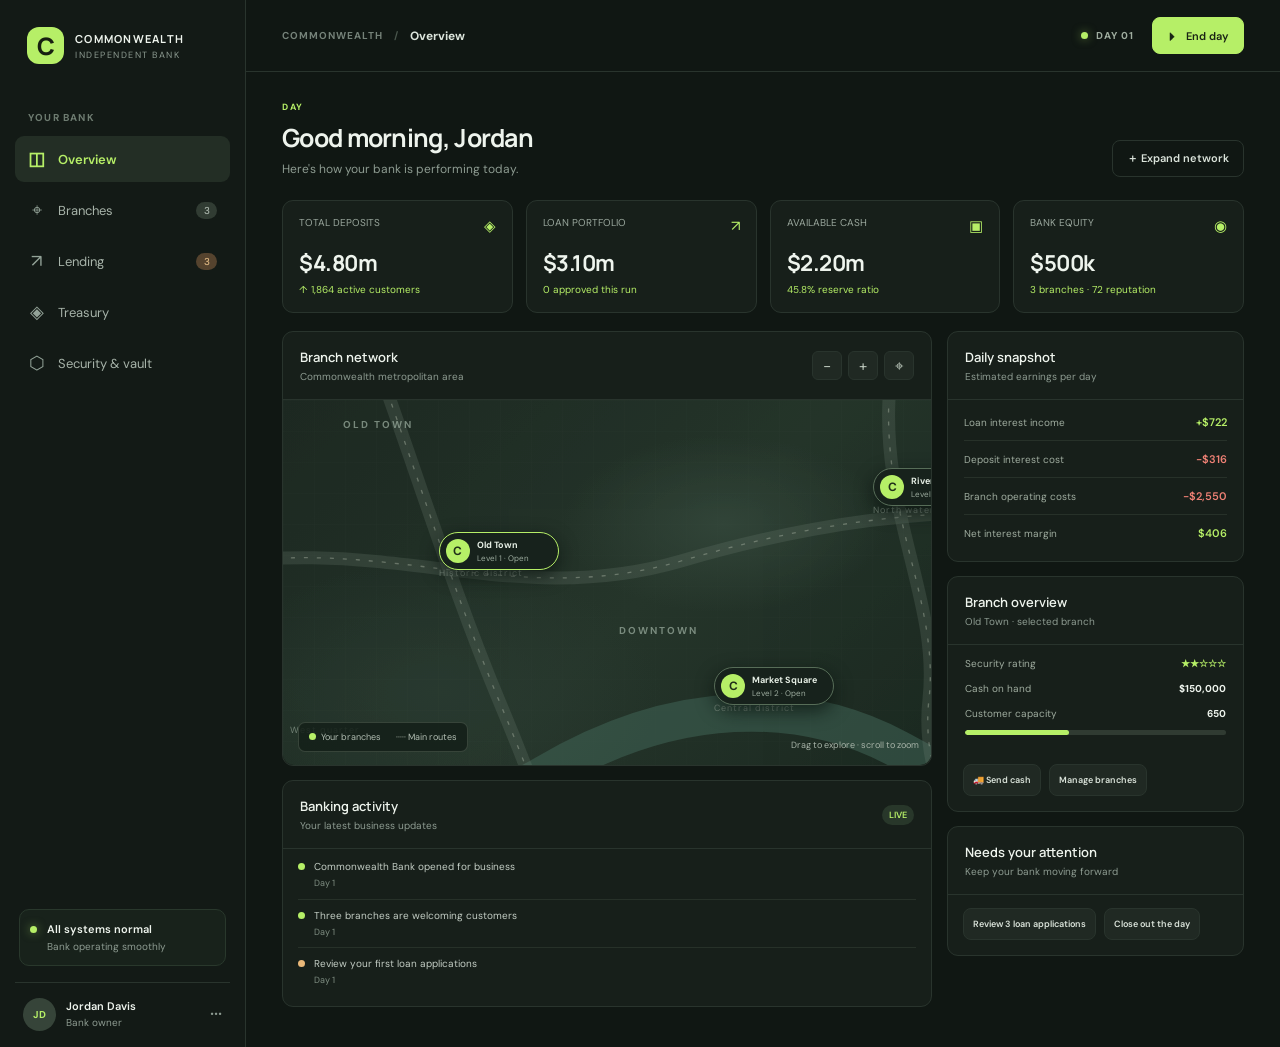
==== bank-simulator/index.html @ aa62aa91 "h" ====
<!doctype html>
<html lang="en">
  <head>
    <meta charset="utf-8">
    <meta name="viewport" content="width=device-width, initial-scale=1">
    <meta name="theme-color" content="#101713">
    <title>Commonwealth — Bank Simulator</title>
    <link rel="stylesheet" href="style.css">
  </head>
  <body>
    <div class="app-shell">
      <aside class="sidebar">
        <a class="brand" href="#" aria-label="Commonwealth home" data-tab="dashboard">
          <span class="brand-mark">C</span>
          <span><strong>COMMONWEALTH</strong><small>INDEPENDENT BANK</small></span>
        </a>
        <div class="sidebar-label">YOUR BANK</div>
        <nav class="main-nav" aria-label="Main navigation">
          <button class="nav-item active" data-tab="dashboard"><span class="nav-icon">◫</span>Overview</button>
          <button class="nav-item" data-tab="branches"><span class="nav-icon">⌖</span>Branches <span class="nav-count" id="branch-count">3</span></button>
          <button class="nav-item" data-tab="lending"><span class="nav-icon">↗</span>Lending <span class="nav-count alert-count" id="application-count">0</span></button>
          <button class="nav-item" data-tab="treasury"><span class="nav-icon">◈</span>Treasury</button>
          <button class="nav-item" data-tab="security"><span class="nav-icon">⬡</span>Security & vault</button>
        </nav>
        <div class="sidebar-spacer"></div>
        <div class="side-health">
          <span class="health-dot"></span>
          <span><b>All systems normal</b><small>Bank operating smoothly</small></span>
        </div>
        <div class="profile">
          <div class="avatar">JD</div>
          <span><b>Jordan Davis</b><small>Bank owner</small></span>
          <span class="profile-more">···</span>
        </div>
      </aside>

      <main class="main-area">
        <header class="topbar">
          <div class="breadcrumb"><span>COMMONWEALTH</span><b>/</b><strong id="page-title">Overview</strong></div>
          <div class="topbar-right">
            <div class="day-display"><span class="live-dot"></span><span id="day-label">DAY 01</span></div>
            <button class="button button-primary end-day" data-action="end-day"><span>⏵</span> End day</button>
          </div>
        </header>
        <div id="screen" class="screen"></div>
      </main>
    </div>
    <div id="toast" class="toast" role="status" aria-live="polite"></div>
    <script src="app.js"></script>
  </body>
</html>
---- bank-simulator/style.css ----
@import url('https://fonts.googleapis.com/css2?family=DM+Sans:wght@400;500;600;700&family=Manrope:wght@400;500;600;700;800&display=swap');

:root {
  color-scheme: dark;
  --bg: #101713;
  --panel: #171f1a;
  --panel-raised: #1c2620;
  --line: #29342d;
  --muted: #8d9b91;
  --text: #eef4ed;
  --green: #b6ef67;
  --green-dark: #202e1a;
  --orange: #eab879;
  --red: #ef8175;
  font-family: "DM Sans", sans-serif;
}

* { box-sizing: border-box; }
body { margin: 0; min-width: 320px; min-height: 100vh; color: var(--text); background: var(--bg); }
button, input { font: inherit; }
button { color: inherit; cursor: pointer; }
.app-shell { display: flex; min-height: 100vh; }
.sidebar { width: 246px; flex: 0 0 246px; display: flex; flex-direction: column; padding: 27px 15px 16px; border-right: 1px solid var(--line); background: #131a16; }
.brand { display: flex; gap: 11px; align-items: center; padding: 0 12px; text-decoration: none; color: var(--text); }
.brand-mark { width: 37px; height: 37px; display: grid; place-items: center; border-radius: 12px; background: var(--green); color: #172010; font: 800 24px Manrope, sans-serif; }
.brand strong, .brand small, .profile b, .profile small, .side-health b, .side-health small { display: block; }
.brand strong { font: 700 11px Manrope, sans-serif; letter-spacing: 1.25px; }
.brand small { margin-top: 3px; color: var(--muted); font-size: 9px; letter-spacing: 1.5px; }
.sidebar-label { padding: 0 13px; margin: 47px 0 12px; color: #6e7c71; font-size: 10px; font-weight: 700; letter-spacing: 1.2px; }
.main-nav { display: grid; gap: 5px; }
.nav-item { width: 100%; display: flex; align-items: center; gap: 13px; border: 0; border-radius: 9px; background: transparent; padding: 11px 13px; color: #a7b3a9; text-align: left; font-size: 13px; }
.nav-item:hover { color: var(--text); background: #1b241e; }
.nav-item.active { background: #232e25; color: var(--green); font-weight: 600; }
.nav-icon { width: 17px; color: #93a398; font-size: 18px; text-align: center; }
.nav-item.active .nav-icon { color: var(--green); }
.nav-count { margin-left: auto; min-width: 21px; padding: 2px 6px; border-radius: 20px; background: #313c33; color: #bec9bf; font-size: 10px; text-align: center; }
.nav-count:empty { display: none; }
.alert-count:not(:empty) { background: #55432e; color: #f2c88e; }
.sidebar-spacer { flex: 1; min-height: 50px; }
.side-health { display: flex; gap: 10px; align-items: flex-start; margin: 0 4px 16px; padding: 12px 10px; border: 1px solid #29382c; border-radius: 10px; background: #18221b; }
.health-dot, .live-dot { width: 7px; height: 7px; flex: 0 0 7px; margin-top: 4px; border-radius: 50%; background: var(--green); box-shadow: 0 0 10px #b6ef6780; }
.side-health b { font-size: 11px; font-weight: 600; }
.side-health small { margin-top: 4px; color: var(--muted); font-size: 10px; }
.profile { display: flex; gap: 10px; align-items: center; padding: 15px 8px 0; border-top: 1px solid var(--line); }
.avatar { width: 33px; height: 33px; display: grid; place-items: center; border-radius: 50%; background: #364439; color: var(--green); font-size: 10px; font-weight: 700; }
.profile b { font-size: 11px; font-weight: 600; }
.profile small { margin-top: 3px; color: var(--muted); font-size: 10px; }
.profile-more { margin-left: auto; color: var(--muted); font-size: 21px; }
.main-area { min-width: 0; flex: 1; }
.topbar { height: 72px; display: flex; align-items: center; justify-content: space-between; padding: 0 36px; border-bottom: 1px solid var(--line); }
.breadcrumb { display: flex; gap: 11px; align-items: center; color: #758279; font-size: 10px; font-weight: 700; letter-spacing: 1px; }
.breadcrumb b { color: #4a574d; }
.breadcrumb strong { color: #dce5dc; font-size: 12px; letter-spacing: 0; }
.topbar-right { display: flex; gap: 18px; align-items: center; }
.day-display { display: flex; gap: 8px; align-items: center; color: #9fad9f; font-size: 10px; font-weight: 700; letter-spacing: 1px; }
.day-display .live-dot { margin: 0; }
.button { display: inline-flex; gap: 8px; align-items: center; justify-content: center; min-height: 37px; padding: 0 14px; border: 1px solid var(--line); border-radius: 8px; background: #202923; color: #dae3da; font-size: 11px; font-weight: 600; transition: .15s; }
.button:hover { border-color: #536254; background: #28332b; }
.button-primary { border-color: var(--green); background: var(--green); color: #1a2415; }
.button-primary:hover { border-color: #caf78d; background: #caf78d; color: #1a2415; }
.button-quiet { background: transparent; }
.button-danger { color: var(--red); }
.screen { max-width: 1600px; margin: auto; padding: 29px 36px 40px; }
.page-heading { display: flex; justify-content: space-between; align-items: flex-end; gap: 18px; margin-bottom: 23px; }
.eyebrow { margin-bottom: 7px; color: var(--green); font-size: 9px; font-weight: 700; letter-spacing: 1.6px; text-transform: uppercase; }
h1, h2, h3, p { margin-top: 0; }
h1 { margin-bottom: 6px; font: 700 25px Manrope, sans-serif; letter-spacing: -.7px; }
.subtitle { margin: 0; color: var(--muted); font-size: 12px; }
.metrics { display: grid; grid-template-columns: repeat(4, minmax(0, 1fr)); gap: 13px; margin-bottom: 18px; }
.metric-card, .panel { border: 1px solid var(--line); border-radius: 11px; background: var(--panel); }
.metric-card { min-height: 113px; padding: 15px 16px; }
.metric-head { display: flex; justify-content: space-between; gap: 6px; color: #9aa79d; font-size: 10px; }
.metric-icon { color: var(--green); font-size: 15px; }
.metric-value { margin-top: 12px; font: 700 22px Manrope, sans-serif; letter-spacing: -.5px; }
.metric-foot { display: flex; gap: 6px; align-items: center; margin-top: 5px; color: #87958a; font-size: 10px; }
.positive { color: var(--green); }
.negative { color: var(--red); }
.main-grid { display: grid; grid-template-columns: minmax(0, 1.75fr) minmax(270px, .8fr); gap: 15px; }
.panel-heading { display: flex; align-items: center; justify-content: space-between; gap: 12px; padding: 16px 17px; border-bottom: 1px solid var(--line); }
.panel-heading h2, .panel-heading h3 { margin: 0; font: 600 13px Manrope, sans-serif; }
.panel-heading p { margin: 4px 0 0; color: var(--muted); font-size: 10px; }
.map-tools { display: flex; gap: 6px; align-items: center; }
.map-tool { width: 30px; height: 29px; padding: 0; border: 1px solid var(--line); border-radius: 6px; background: #202923; color: #bdc9bd; font-size: 15px; }
.map-tool:hover { border-color: #667467; }
.map-wrap { position: relative; height: 365px; overflow: hidden; border-radius: 0 0 11px 11px; background-color: #202c24; background-image: radial-gradient(ellipse at 68% 34%, #314438 0, transparent 26%), radial-gradient(ellipse at 24% 80%, #293a30 0, transparent 32%), linear-gradient(135deg, #1d2922, #25352a 55%, #1b2921); cursor: grab; touch-action: none; }
.map-wrap:active { cursor: grabbing; }
.map-wrap::before { position: absolute; inset: 0; content: ""; opacity: .23; background-image: linear-gradient(#80938214 1px, transparent 1px), linear-gradient(90deg, #80938214 1px, transparent 1px); background-size: 31px 31px; }
.map-world { position: absolute; width: 1060px; height: 710px; transform-origin: 0 0; }
.map-world svg { position: absolute; inset: 0; width: 100%; height: 100%; overflow: visible; pointer-events: none; }
.road { fill: none; stroke: #718177; stroke-width: 13; opacity: .23; }
.road-line { fill: none; stroke: #b0bba9; stroke-width: 1.3; stroke-dasharray: 4 9; opacity: .42; }
.river { fill: none; stroke: #406557; stroke-width: 38; opacity: .55; }
.map-district { position: absolute; color: #92a496; font-size: 10px; font-weight: 700; letter-spacing: 2px; opacity: .78; }
.map-label { position: absolute; color: #8c9c8f; font-size: 9px; letter-spacing: 1px; opacity: .75; }
.map-pin { position: absolute; display: flex; gap: 7px; align-items: center; min-width: 120px; padding: 6px 9px 6px 6px; border: 1px solid #576d58; border-radius: 24px; background: #17221c; box-shadow: 0 6px 18px #09110db3; text-align: left; cursor: pointer; }
.map-pin:hover, .map-pin.selected { border-color: var(--green); }
.pin-symbol { width: 24px; height: 24px; display: grid; place-items: center; border-radius: 50%; background: var(--green); color: #203019; font-size: 12px; font-weight: 700; }
.map-pin strong { display: block; color: #e5eee4; font-size: 9px; white-space: nowrap; }
.map-pin small { display: block; margin-top: 2px; color: #9cab9e; font-size: 8px; }
.map-legend { position: absolute; left: 15px; bottom: 13px; display: flex; gap: 15px; padding: 8px 10px; border: 1px solid #5362558c; border-radius: 7px; background: #142019dc; color: #b1bdb2; font-size: 9px; pointer-events: none; }
.legend-dot { display: inline-block; width: 7px; height: 7px; margin-right: 5px; border-radius: 50%; background: var(--green); }
.map-hint { position: absolute; right: 12px; bottom: 14px; color: #a8b4a9; font-size: 9px; pointer-events: none; }
.side-stack { display: grid; align-content: start; gap: 14px; }
.finance-list { padding: 4px 16px 10px; }
.finance-row { display: flex; align-items: center; justify-content: space-between; gap: 10px; padding: 11px 0; border-bottom: 1px solid #273129; font-size: 10px; }
.finance-row:last-child { border-bottom: 0; }
.finance-row span:first-child { color: #9fac9f; }
.finance-row strong { font-size: 11px; font-weight: 600; }
.health-row { display: flex; justify-content: space-between; padding: 12px 17px 0; font-size: 10px; }
.health-row span { color: #9fac9f; }
.health-row strong { color: var(--green); font-size: 10px; }
.health-meter { height: 5px; margin: 10px 17px 16px; overflow: hidden; border-radius: 4px; background: #303b32; }
.health-meter span { display: block; height: 100%; border-radius: inherit; background: var(--green); }
.activity-list { padding: 2px 15px 10px; }
.activity-item { display: flex; gap: 9px; align-items: flex-start; padding: 9px 0; border-bottom: 1px solid #273129; font-size: 10px; }
.activity-item:last-child { border-bottom: 0; }
.activity-bullet { width: 7px; height: 7px; flex: 0 0 7px; margin-top: 3px; border-radius: 50%; background: var(--green); }
.activity-bullet.warn-dot { background: var(--orange); }
.activity-item p { margin: 0; color: #c3cdc4; line-height: 1.4; }
.activity-item small { display: block; margin-top: 3px; color: #7f8e82; font-size: 9px; }
.quick-actions { display: flex; gap: 8px; flex-wrap: wrap; padding: 13px 15px 15px; }
.quick-actions .button { min-height: 32px; padding: 0 9px; font-size: 9px; }
.content-grid { display: grid; grid-template-columns: minmax(0, 1fr) 310px; gap: 15px; align-items: start; }
.table-wrap { overflow-x: auto; }
table { width: 100%; border-collapse: collapse; text-align: left; }
th { padding: 11px 14px; color: #87958a; font-size: 9px; font-weight: 600; letter-spacing: .5px; text-transform: uppercase; }
td { padding: 13px 14px; border-top: 1px solid #29342d; color: #d8e1d8; font-size: 10px; }
td strong { font-size: 11px; font-weight: 600; }
.table-main { display: flex; gap: 9px; align-items: center; }
.table-avatar { width: 27px; height: 27px; display: grid; place-items: center; border-radius: 8px; background: #2c3a2f; color: var(--green); font-size: 10px; }
.table-main small { display: block; margin-top: 3px; color: #829084; font-size: 9px; }
.badge { display: inline-flex; align-items: center; padding: 4px 7px; border-radius: 12px; background: #28372a; color: var(--green); font-size: 9px; font-weight: 600; white-space: nowrap; }
.badge-warn { background: #3b3326; color: var(--orange); }
.badge-risk { background: #402b28; color: var(--red); }
.inline-actions { display: flex; gap: 6px; }
.inline-actions .button { min-height: 27px; padding: 0 8px; font-size: 9px; }
.loan-score { display: flex; gap: 7px; align-items: center; }
.score-track { width: 42px; height: 4px; overflow: hidden; border-radius: 4px; background: #3a433b; }
.score-track i { display: block; height: 100%; border-radius: inherit; background: var(--green); }
.stat-grid { display: grid; grid-template-columns: repeat(3, 1fr); gap: 12px; margin-bottom: 15px; }
.stat-box { padding: 15px; border: 1px solid var(--line); border-radius: 9px; background: var(--panel); }
.stat-box span { color: #9aa79d; font-size: 10px; }
.stat-box strong { display: block; margin-top: 9px; font: 700 19px Manrope, sans-serif; }
.branch-cards { display: grid; grid-template-columns: repeat(2, minmax(0, 1fr)); gap: 12px; }
.branch-card { overflow: hidden; }
.branch-card-top { display: flex; align-items: center; justify-content: space-between; padding: 15px; border-bottom: 1px solid var(--line); }
.branch-card-title { display: flex; gap: 10px; align-items: center; }
.branch-icon { width: 34px; height: 34px; display: grid; place-items: center; border-radius: 9px; background: #2a382c; color: var(--green); font-size: 17px; }
.branch-card-title strong { display: block; font-size: 12px; }
.branch-card-title small { display: block; margin-top: 4px; color: var(--muted); font-size: 9px; }
.branch-card-body { display: grid; grid-template-columns: 1fr 1fr; gap: 11px; padding: 14px 15px; }
.branch-info span { display: block; color: #89978c; font-size: 9px; }
.branch-info strong { display: block; margin-top: 5px; font-size: 11px; }
.branch-card-footer { display: flex; justify-content: space-between; align-items: center; padding: 0 15px 14px; }
.branch-card-footer .button { min-height: 30px; font-size: 9px; }
.rate-control { padding: 15px 17px; border-bottom: 1px solid var(--line); }
.rate-control:last-child { border-bottom: 0; }
.rate-label { display: flex; align-items: center; justify-content: space-between; margin-bottom: 9px; color: #b9c4ba; font-size: 10px; }
.rate-label output { color: var(--green); font-weight: 700; }
input[type="range"] { width: 100%; accent-color: var(--green); }
.range-hints { display: flex; justify-content: space-between; margin-top: 4px; color: #748177; font-size: 9px; }
.loan-rule { display: flex; justify-content: space-between; gap: 10px; padding: 10px 0; border-bottom: 1px solid #29342d; color: #9aa79d; font-size: 10px; }
.loan-rule:last-child { border: 0; }
.loan-rule strong { color: #dce5dc; }
.vault-visual { position: relative; display: grid; min-height: 190px; place-items: center; overflow: hidden; background: radial-gradient(ellipse at center, #334434, #1a241d 70%); }
.vault-door { width: 116px; height: 116px; display: grid; place-items: center; border: 8px solid #62705b; border-radius: 50%; background: radial-gradient(circle, #324131 0 40%, #29342a 41% 58%, #4f5c49 59% 62%, #222b23 63%); box-shadow: 0 0 34px #b6ef671b, inset 0 0 20px #0008; color: var(--green); font-size: 26px; }
.vault-visual p { position: absolute; bottom: 4px; margin: 0; color: #a2b09f; font-size: 9px; letter-spacing: .8px; }
.upgrade-list { display: grid; gap: 12px; }
.upgrade-card { display: flex; justify-content: space-between; gap: 15px; align-items: center; padding: 16px; }
.upgrade-card h3 { margin: 0 0 5px; font: 600 12px Manrope, sans-serif; }
.upgrade-card p { margin: 0; color: #909d92; font-size: 10px; line-height: 1.5; }
.upgrade-price { display: flex; gap: 8px; align-items: center; white-space: nowrap; }
.toast { position: fixed; z-index: 20; right: 22px; bottom: 22px; max-width: min(390px, calc(100vw - 35px)); padding: 12px 16px; transform: translateY(20px); border: 1px solid #455747; border-radius: 8px; background: #263229; color: #e6efe5; box-shadow: 0 12px 36px #0005; font-size: 11px; opacity: 0; pointer-events: none; transition: .2s; }
.toast.show { transform: translateY(0); opacity: 1; }
.empty-state { padding: 35px 20px; color: #9aa79d; text-align: center; font-size: 11px; }
.empty-state strong { display: block; margin-bottom: 6px; color: var(--text); font-size: 13px; }
.place-mode { box-shadow: inset 0 0 0 2px var(--green); cursor: crosshair; }

@media (max-width: 1000px) {
  .sidebar { width: 207px; flex-basis: 207px; }
  .screen { padding: 24px 23px 34px; }
  .topbar { padding: 0 23px; }
  .metrics { grid-template-columns: repeat(2, 1fr); }
  .main-grid { grid-template-columns: minmax(0, 1.4fr) minmax(245px, .8fr); }
  .content-grid { grid-template-columns: minmax(0, 1fr) 270px; }
}
@media (max-width: 760px) {
  .sidebar { width: 64px; flex-basis: 64px; padding: 18px 7px 12px; }
  .brand { justify-content: center; padding: 0; }
  .brand > span:last-child, .sidebar-label, .nav-item:not(.active) .nav-count, .nav-item { font-size: 0; }
  .brand-mark { width: 38px; flex: 0 0 38px; }
  .main-nav { margin-top: 36px; }
  .nav-item { height: 42px; justify-content: center; padding: 0; }
  .nav-icon { font-size: 18px; }
  .nav-count { position: absolute; margin: -25px 0 0 31px; min-width: 16px; padding: 2px 4px; font-size: 8px; }
  .side-health { justify-content: center; padding: 10px 5px; }
  .side-health > span:last-child, .profile > span:not(.avatar) { display: none; }
  .profile { justify-content: center; padding: 12px 0 0; }
  .topbar { height: 61px; padding: 0 14px; }
  .breadcrumb > span, .breadcrumb > b { display: none; }
  .topbar-right { gap: 10px; }
  .day-display { font-size: 8px; }
  .button.end-day { min-height: 32px; padding: 0 9px; font-size: 9px; }
  .screen { padding: 20px 14px 30px; }
  .main-grid, .content-grid { grid-template-columns: 1fr; }
  .side-stack { grid-template-columns: repeat(2, minmax(0, 1fr)); }
  .side-stack > .panel:first-child { grid-row: span 2; }
  .branch-cards { grid-template-columns: 1fr; }
}
@media (max-width: 500px) {
  .metrics { gap: 8px; }
  .metric-card { min-height: 100px; padding: 12px; }
  .metric-value { font-size: 18px; }
  .page-heading { align-items: flex-start; flex-direction: column; }
  .page-heading h1 { font-size: 22px; }
  .map-wrap { height: 310px; }
  .side-stack { grid-template-columns: 1fr; }
  .side-stack > .panel:first-child { grid-row: auto; }
  .stat-grid { grid-template-columns: 1fr; gap: 8px; }
  .stat-box { display: flex; justify-content: space-between; align-items: center; padding: 11px 13px; }
  .stat-box strong { margin-top: 0; font-size: 15px; }
  .upgrade-card { align-items: flex-start; flex-direction: column; }
  .upgrade-price { width: 100%; justify-content: space-between; }
}
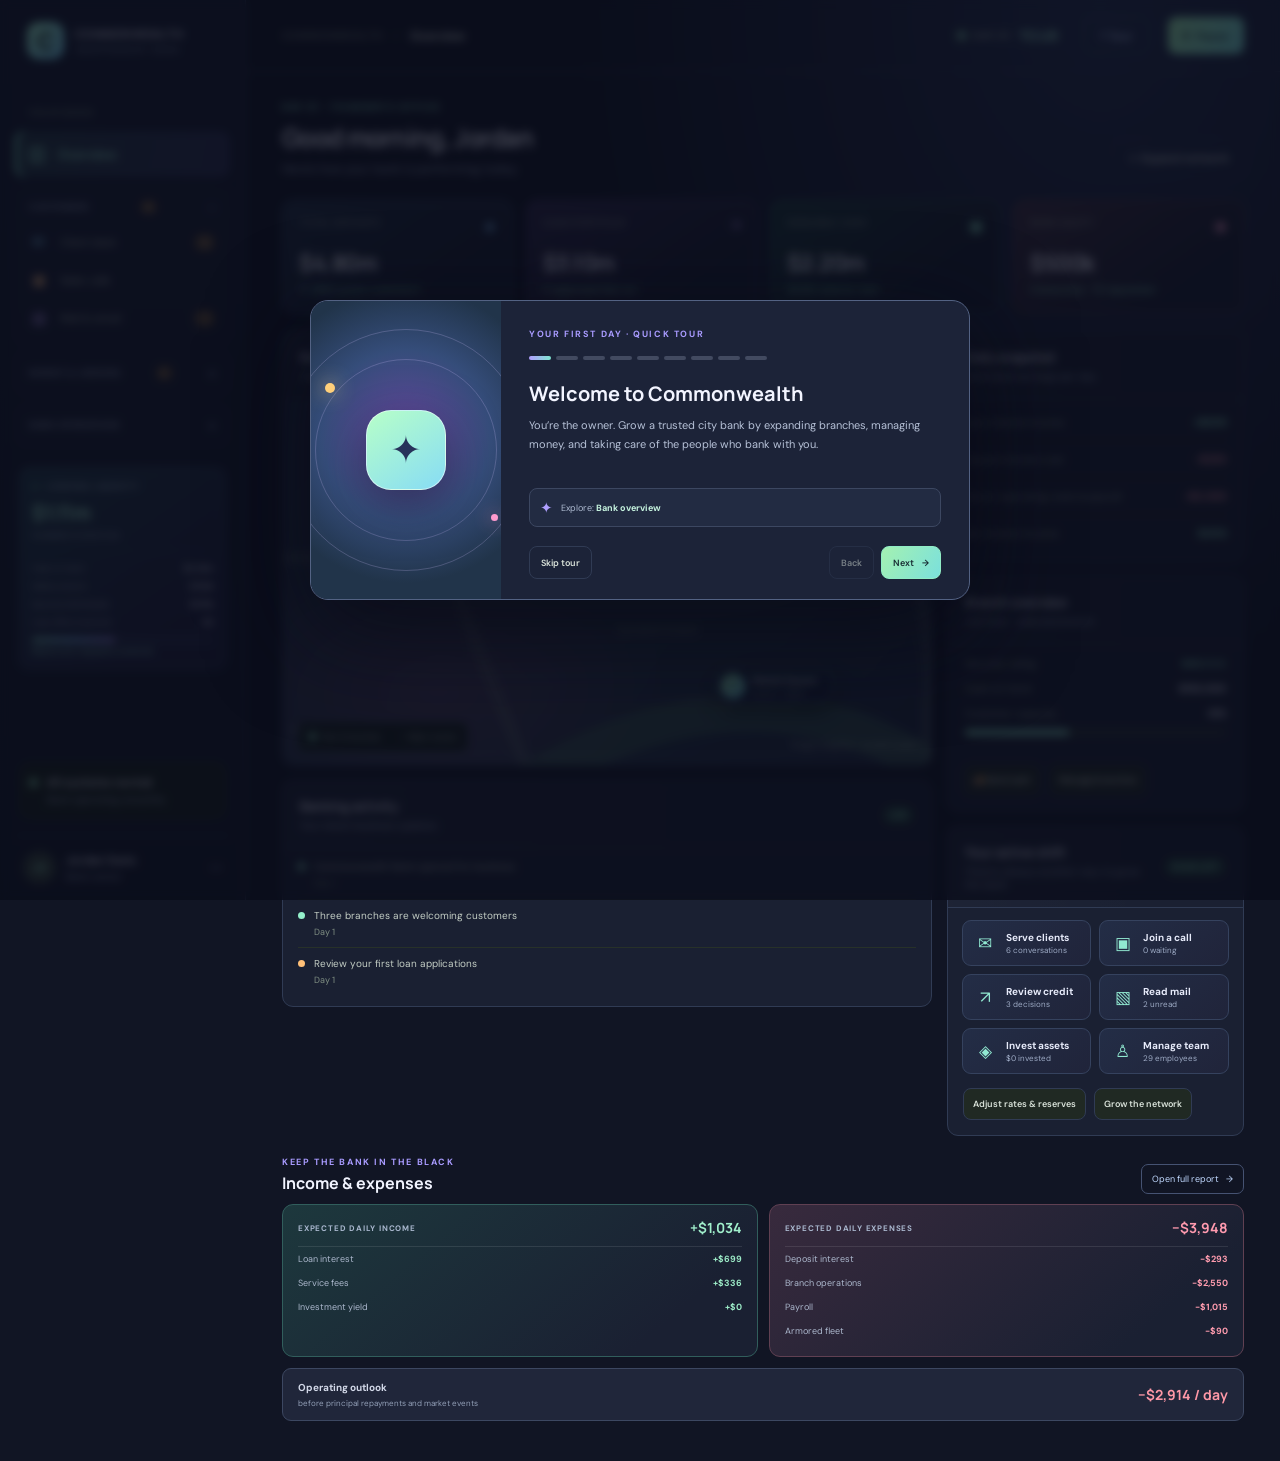
==== commit 14780f6d: "i" ====
--- a/bank-simulator/index.html
+++ b/bank-simulator/index.html
@@ -17,11 +17,39 @@
         <div class="sidebar-label">YOUR BANK</div>
         <nav class="main-nav" aria-label="Main navigation">
           <button class="nav-item active" data-tab="dashboard"><span class="nav-icon">◫</span>Overview</button>
-          <button class="nav-item" data-tab="branches"><span class="nav-icon">⌖</span>Branches <span class="nav-count" id="branch-count">3</span></button>
-          <button class="nav-item" data-tab="lending"><span class="nav-icon">↗</span>Lending <span class="nav-count alert-count" id="application-count">0</span></button>
-          <button class="nav-item" data-tab="treasury"><span class="nav-icon">◈</span>Treasury</button>
-          <button class="nav-item" data-tab="security"><span class="nav-icon">⬡</span>Security & vault</button>
+          <details class="nav-group nav-group-customers" open>
+            <summary><span>Customers</span><span class="nav-group-count" id="customer-count"></span></summary>
+            <button class="nav-item" data-tab="clients"><span class="nav-icon">✉</span>Client desk <span class="nav-count alert-count" id="request-count">3</span></button>
+            <button class="nav-item" data-tab="calls"><span class="nav-icon">▣</span>Sales calls <span class="nav-count alert-count" id="call-count"></span></button>
+            <button class="nav-item" data-tab="mail"><span class="nav-icon">▧</span>Mail & email <span class="nav-count alert-count" id="mail-count"></span></button>
+          </details>
+          <details class="nav-group nav-group-finance">
+            <summary><span>Money & lending</span><span class="nav-group-count" id="finance-count"></span></summary>
+            <button class="nav-item" data-tab="lending"><span class="nav-icon">↗</span>Loan applications <span class="nav-count alert-count" id="application-count">0</span></button>
+            <button class="nav-item" data-tab="loans"><span class="nav-icon">▤</span>Active loans</button>
+            <button class="nav-item" data-tab="investments"><span class="nav-icon">◈</span>Investments</button>
+            <button class="nav-item" data-tab="cashflow"><span class="nav-icon">▧</span>Income & expenses</button>
+            <button class="nav-item" data-tab="treasury"><span class="nav-icon">◎</span>Rates & reserves</button>
+          </details>
+          <details class="nav-group nav-group-operations">
+            <summary><span>Bank operations</span></summary>
+            <button class="nav-item" data-tab="branches"><span class="nav-icon">⌖</span>Branches <span class="nav-count" id="branch-count">3</span></button>
+            <button class="nav-item" data-tab="staff"><span class="nav-icon">♙</span>People & payroll</button>
+            <button class="nav-item" data-tab="security"><span class="nav-icon">⬡</span>Security & vault</button>
+          </details>
         </nav>
+        <section class="liquidity-card" aria-label="Lending liquidity">
+          <div class="liquidity-title"><span>◇</span> LENDING LIQUIDITY</div>
+          <strong id="lendable-cash">$0</strong>
+          <small>Available to lend now</small>
+          <div class="liquidity-divider"></div>
+          <div class="liquidity-row"><span>Cash on hand</span><b id="cash-on-hand">$0</b></div>
+          <div class="liquidity-row"><span>Safety reserve</span><b id="reserve-amount">$0</b></div>
+          <div class="liquidity-row"><span>Queued withdrawals</span><b id="withdrawal-reserve">$0</b></div>
+          <div class="liquidity-row"><span>Loan offers reserved</span><b id="loan-commitments">$0</b></div>
+          <div class="liquidity-meter"><i id="liquidity-meter-fill"></i></div>
+          <small id="liquidity-status">Checking liquidity</small>
+        </section>
         <div class="sidebar-spacer"></div>
         <div class="side-health">
           <span class="health-dot"></span>
@@ -38,14 +66,16 @@
         <header class="topbar">
           <div class="breadcrumb"><span>COMMONWEALTH</span><b>/</b><strong id="page-title">Overview</strong></div>
           <div class="topbar-right">
-            <div class="day-display"><span class="live-dot"></span><span id="day-label">DAY 01</span></div>
-            <button class="button button-primary end-day" data-action="end-day"><span>⏵</span> End day</button>
+            <div class="day-display"><span class="live-dot"></span><span id="day-label">DAY 01</span><strong id="day-clock">04:00</strong></div>
+            <button class="button button-quiet tutorial-button" data-action="tutorial-replay" aria-label="Start the guided tour">? Tour</button>
+            <button class="button button-primary end-day" data-action="toggle-clock" id="clock-toggle"><span>Ⅱ</span> Pause</button>
           </div>
         </header>
         <div id="screen" class="screen"></div>
       </main>
     </div>
     <div id="toast" class="toast" role="status" aria-live="polite"></div>
+    <div id="tutorial-layer"></div>
     <script src="app.js"></script>
   </body>
 </html>
--- a/bank-simulator/style.css
+++ b/bank-simulator/style.css
@@ -20,7 +20,7 @@
 button, input { font: inherit; }
 button { color: inherit; cursor: pointer; }
 .app-shell { display: flex; min-height: 100vh; }
-.sidebar { width: 246px; flex: 0 0 246px; display: flex; flex-direction: column; padding: 27px 15px 16px; border-right: 1px solid var(--line); background: #131a16; }
+.sidebar { position: sticky; top: 0; width: 246px; height: 100vh; flex: 0 0 246px; display: flex; flex-direction: column; overflow-y: auto; padding: 22px 15px 16px; border-right: 1px solid var(--line); background: #131a16; }
 .brand { display: flex; gap: 11px; align-items: center; padding: 0 12px; text-decoration: none; color: var(--text); }
 .brand-mark { width: 37px; height: 37px; display: grid; place-items: center; border-radius: 12px; background: var(--green); color: #172010; font: 800 24px Manrope, sans-serif; }
 .brand strong, .brand small, .profile b, .profile small, .side-health b, .side-health small { display: block; }
@@ -36,6 +36,15 @@
 .nav-count { margin-left: auto; min-width: 21px; padding: 2px 6px; border-radius: 20px; background: #313c33; color: #bec9bf; font-size: 10px; text-align: center; }
 .nav-count:empty { display: none; }
 .alert-count:not(:empty) { background: #55432e; color: #f2c88e; }
+.nav-group { min-width: 0; margin-top: 5px; padding: 3px 4px 5px; border: 1px solid #ffffff0c; border-radius: 9px; background: #ffffff04; }
+.nav-group summary { display: flex; justify-content: space-between; align-items: center; gap: 7px; padding: 7px 9px; border-radius: 6px; color: #93a2bb; cursor: pointer; font-size: 9px; font-weight: 700; letter-spacing: .5px; list-style: none; text-transform: uppercase; }
+.nav-group summary::-webkit-details-marker { display: none; }
+.nav-group summary::after { color: #7f91ae; content: "+"; font-size: 14px; }
+.nav-group[open] summary::after { content: "−"; }
+.nav-group summary:hover { background: #ffffff08; color: #e2e8fa; }
+.nav-group-count:not(:empty) { min-width: 17px; padding: 2px 5px; border-radius: 10px; background: #55432e; color: #f2c88e; font-size: 8px; text-align: center; }
+.nav-group .nav-item { padding: 9px 10px; font-size: 11px; }
+.nav-group .nav-icon { font-size: 15px; }
 .sidebar-spacer { flex: 1; min-height: 50px; }
 .side-health { display: flex; gap: 10px; align-items: flex-start; margin: 0 4px 16px; padding: 12px 10px; border: 1px solid #29382c; border-radius: 10px; background: #18221b; }
 .health-dot, .live-dot { width: 7px; height: 7px; flex: 0 0 7px; margin-top: 4px; border-radius: 50%; background: var(--green); box-shadow: 0 0 10px #b6ef6780; }
@@ -54,6 +63,7 @@
 .topbar-right { display: flex; gap: 18px; align-items: center; }
 .day-display { display: flex; gap: 8px; align-items: center; color: #9fad9f; font-size: 10px; font-weight: 700; letter-spacing: 1px; }
 .day-display .live-dot { margin: 0; }
+.day-display strong { min-width: 46px; color: #a3f1cd; font: 700 14px Manrope, sans-serif; letter-spacing: .3px; }
 .button { display: inline-flex; gap: 8px; align-items: center; justify-content: center; min-height: 37px; padding: 0 14px; border: 1px solid var(--line); border-radius: 8px; background: #202923; color: #dae3da; font-size: 11px; font-weight: 600; transition: .15s; }
 .button:hover { border-color: #536254; background: #28332b; }
 .button-primary { border-color: var(--green); background: var(--green); color: #1a2415; }
@@ -193,6 +203,15 @@
   .nav-item { height: 42px; justify-content: center; padding: 0; }
   .nav-icon { font-size: 18px; }
   .nav-count { position: absolute; margin: -25px 0 0 31px; min-width: 16px; padding: 2px 4px; font-size: 8px; }
+  .nav-group { padding: 2px; }
+  .nav-group summary { position: relative; justify-content: center; padding: 7px 0; font-size: 0; }
+  .nav-group-customers summary::before { color: #ff9fca; content: "♙"; font-size: 14px; }
+  .nav-group-finance summary::before { color: #87e9d1; content: "◈"; font-size: 14px; }
+  .nav-group-operations summary::before { color: #ffd184; content: "⌂"; font-size: 14px; }
+  .nav-group summary::after { font-size: 11px; }
+  .nav-group-count:not(:empty) { position: absolute; top: 3px; right: 12px; min-width: 13px; padding: 1px 3px; font-size: 7px; }
+  .nav-group .nav-item { font-size: 0; }
+  .nav-group .nav-icon { font-size: 17px; }
   .side-health { justify-content: center; padding: 10px 5px; }
   .side-health > span:last-child, .profile > span:not(.avatar) { display: none; }
   .profile { justify-content: center; padding: 12px 0 0; }
@@ -222,3 +241,348 @@
   .upgrade-card { align-items: flex-start; flex-direction: column; }
   .upgrade-price { width: 100%; justify-content: space-between; }
 }
+
+:root {
+  --bg: #111524;
+  --panel: #1a2032;
+  --panel-raised: #242d42;
+  --line: #303b54;
+  --muted: #a0acc2;
+  --text: #f2f4ff;
+  --green: #94f0cb;
+  --green-dark: #193b3c;
+  --orange: #ffc078;
+  --red: #ff8296;
+  --blue: #86c8ff;
+  --purple: #c4a0ff;
+  --pink: #ff9fca;
+}
+
+body { background: radial-gradient(ellipse at 86% 0, #263251 0, transparent 34%), var(--bg); }
+.sidebar { background: linear-gradient(180deg, #171d30, #131827); }
+.brand-mark { background: linear-gradient(135deg, #a4f6c6, #79d8fa); }
+.nav-item.active { background: linear-gradient(100deg, #263b45, #2d3051); box-shadow: inset 3px 0 #86ecca; }
+.nav-item:nth-child(2) .nav-icon { color: #8dd9ff; }
+.nav-item:nth-child(3) .nav-icon { color: #ffc17f; }
+.nav-item:nth-child(4) .nav-icon { color: #c5a1ff; }
+.nav-item:nth-child(5) .nav-icon { color: #ff9fc5; }
+.nav-item:nth-child(6) .nav-icon { color: #87e9d1; }
+.nav-item:nth-child(7) .nav-icon { color: #ffd184; }
+.metric-card:nth-child(1) { background: linear-gradient(145deg, #202f42, #1a2032 74%); border-color: #375272; }
+.metric-card:nth-child(2) { background: linear-gradient(145deg, #30294a, #1a2032 74%); border-color: #4a3d70; }
+.metric-card:nth-child(3) { background: linear-gradient(145deg, #1d3b3d, #1a2032 74%); border-color: #315d5e; }
+.metric-card:nth-child(4) { background: linear-gradient(145deg, #413143, #1a2032 74%); border-color: #654358; }
+.metric-card:nth-child(1) .metric-icon { color: var(--blue); }
+.metric-card:nth-child(2) .metric-icon { color: var(--purple); }
+.metric-card:nth-child(3) .metric-icon { color: var(--green); }
+.metric-card:nth-child(4) .metric-icon { color: var(--pink); }
+.badge-blue { background: #203d56; color: #a8d7ff; }
+.badge { background: #203c37; color: #9af0d2; }
+.badge-warn { background: #493829; color: #ffd096; }
+.badge-risk { background: #492c3a; color: #ff9fb0; }
+.button-primary { border-color: #90ecc5; background: linear-gradient(120deg, #a4f1b1, #7be0dc); color: #172a32; }
+.button-primary:hover { border-color: #c3ffe0; background: linear-gradient(120deg, #c0ffc9, #9cf0ee); color: #172a32; }
+.map-wrap { background-image: radial-gradient(ellipse at 68% 34%, #38535f 0, transparent 28%), radial-gradient(ellipse at 24% 80%, #463b59 0, transparent 33%), linear-gradient(135deg, #222b41, #27384a 55%, #20283e); }
+.map-pin { border-color: #648497; background: #172238; }
+.pin-symbol { background: linear-gradient(135deg, #a7f3b2, #70d7e9); }
+.panel-heading { background-image: linear-gradient(90deg, #ffffff04, transparent 70%); }
+.positive { color: #91efc7; }
+.negative { color: #ff98a7; }
+.section-title { display: flex; justify-content: space-between; align-items: center; margin: 0 0 10px; }
+.section-title h2 { margin: 0; font: 600 14px Manrope, sans-serif; }
+.client-layout { display: grid; grid-template-columns: minmax(0, 1.4fr) minmax(270px, .75fr); gap: 16px; align-items: start; }
+.request-list { display: grid; gap: 11px; }
+.request-card { overflow: hidden; border-color: #35435c; background: linear-gradient(140deg, #212b40, #1a2032 68%); }
+.request-card.request-offered { border-color: #664f8c; background: linear-gradient(140deg, #302747, #1a2032 72%); }
+.request-top { display: flex; justify-content: space-between; align-items: center; gap: 10px; padding: 14px 16px; border-bottom: 1px solid #354057; }
+.table-avatar { background: linear-gradient(135deg, #365273, #3e426e); color: #d3e6ff; }
+.loan-avatar { background: linear-gradient(135deg, #315c5e, #315376); color: #a9f5dc; }
+.call-avatar { background: linear-gradient(135deg, #705035, #78445d); color: #ffe0ad; }
+.message-avatar { background: linear-gradient(135deg, #3f4a79, #604b7b); color: #dfc7ff; }
+.request-content { padding: 14px 16px 16px; }
+.request-title { color: #f1e7ff; font: 700 13px Manrope, sans-serif; }
+.request-content > p { margin: 8px 0 11px; color: #bdc7da; font-size: 11px; line-height: 1.55; }
+.request-facts { display: flex; gap: 17px; flex-wrap: wrap; color: #92a1bb; font-size: 9px; }
+.request-facts strong { margin-left: 4px; color: #e6ecfa; font-size: 10px; }
+.client-products { margin-top: 9px; color: #91a1bb; font-size: 9px; }
+.offer-editor { display: flex; align-items: flex-end; justify-content: space-between; gap: 12px; margin-top: 15px; padding: 12px; border: 1px solid #394765; border-radius: 9px; background: #161e30; }
+.offer-editor label { display: grid; gap: 7px; color: #aebbd2; font-size: 10px; }
+.offer-editor label span { display: flex; gap: 6px; align-items: center; color: #d4dcef; }
+.offer-editor input { width: 83px; padding: 7px 8px; border: 1px solid #536280; border-radius: 6px; outline: none; background: #202a3f; color: #eff3ff; font-size: 11px; }
+.offer-editor input:focus { border-color: var(--blue); }
+.offer-editor-split { justify-content: flex-start; }
+.offer-editor-split label + label { margin-left: auto; }
+.field-hint { color: #8e9db5; font-size: 9px; }
+.request-actions { display: flex; gap: 7px; flex-wrap: wrap; margin-top: 11px; }
+.request-actions .button, .request-content > .button { min-height: 31px; font-size: 9px; }
+.offer-summary { margin: 12px 0; padding: 10px; border-radius: 7px; background: #3a2e51; color: #dfccff; font-size: 10px; line-height: 1.6; }
+.client-roster { position: sticky; top: 16px; }
+.client-list { padding: 4px 14px 10px; }
+.client-row { display: grid; grid-template-columns: minmax(0, 1fr) 92px; gap: 10px; align-items: center; padding: 11px 0; border-bottom: 1px solid #303b53; }
+.client-row:last-child { border-bottom: 0; }
+.client-row .table-main { min-width: 0; }
+.client-row .table-main > span:last-child { min-width: 0; }
+.client-row .table-main strong { display: block; overflow: hidden; text-overflow: ellipsis; white-space: nowrap; font-size: 10px; }
+.client-row .table-main small { font-size: 8px; }
+.anger-label { display: flex; justify-content: space-between; color: #a5b1c6; font-size: 8px; }
+.anger-label strong { color: #c7d1e4; font-size: 9px; }
+.anger-meter, .payoff-track { height: 5px; margin-top: 5px; overflow: hidden; border-radius: 5px; background: #364159; }
+.anger-meter i { display: block; height: 100%; border-radius: inherit; background: linear-gradient(90deg, #86e6bd, #ffcb78, #ff8397); }
+.anger-meter i.anger-high { background: linear-gradient(90deg, #ffb078, #ff718d); }
+.anger-key { display: flex; gap: 11px; flex-wrap: wrap; padding: 0 14px 14px; color: #9baac0; font-size: 8px; }
+.anger-key-dot { display: inline-block; width: 7px; height: 7px; margin-right: 4px; border-radius: 50%; background: #8cebc3; }
+.anger-key-dot.tense { background: #ffc078; }
+.anger-key-dot.leave { background: #ff8296; }
+.table-subline { display: block; margin-top: 3px; color: #9aa8be; font-size: 9px; }
+.payoff-track { width: 100%; max-width: 112px; height: 4px; margin-top: 7px; }
+.payoff-track i { display: block; height: 100%; border-radius: inherit; background: linear-gradient(90deg, #7fe6d0, #a9a0ff); }
+.loan-rule { border-color: #303c54; }
+.tutorial-button { min-width: 67px; border-color: #3d5267; color: #c4dcff; }
+.tutorial-backdrop { position: fixed; z-index: 40; inset: 0; background: #090c19bd; backdrop-filter: blur(5px); }
+.tutorial-card { position: fixed; z-index: 41; top: 50%; left: 50%; display: grid; grid-template-columns: 190px minmax(0, 1fr); width: min(660px, calc(100vw - 32px)); overflow: hidden; transform: translate(-50%, -50%); border: 1px solid #536283; border-radius: 18px; background: #1c2338; box-shadow: 0 30px 100px #070914b3; }
+.tutorial-art { position: relative; display: grid; min-height: 285px; place-items: center; overflow: hidden; background: radial-gradient(circle at 50% 45%, #6748a2, #354d7a 45%, #21344a 78%); }
+.tutorial-art::before, .tutorial-art::after { position: absolute; width: 180px; height: 180px; border: 1px solid #d5c5ff38; border-radius: 50%; content: ""; }
+.tutorial-art::after { width: 240px; height: 240px; }
+.tutorial-art > span { z-index: 1; display: grid; width: 80px; height: 80px; place-items: center; border: 1px solid #fff8; border-radius: 25px; background: linear-gradient(145deg, #b7ffc8, #87dcf5); color: #27325a; box-shadow: 0 13px 50px #16142788; font-size: 38px; }
+.tutorial-art-orbit { position: absolute; width: 10px; height: 10px; border-radius: 50%; background: #ffd07b; box-shadow: 0 0 20px #ffd07b; transform: translate(-76px, -62px); }
+.tutorial-art-orbit.second { width: 7px; height: 7px; background: #ff9bcf; box-shadow: 0 0 18px #ff9bcf; transform: translate(88px, 67px); }
+.tutorial-copy { padding: 27px 28px 20px; }
+.tutorial-copy .eyebrow { color: #a99bff; }
+.tutorial-progress { display: flex; gap: 5px; margin: 16px 0 20px; }
+.tutorial-progress i { width: 22px; height: 4px; border-radius: 5px; background: #424a60; }
+.tutorial-progress i.current { background: linear-gradient(90deg, #b29eff, #7ee6d0); }
+.tutorial-copy h2 { margin: 0 0 9px; font: 700 20px Manrope, sans-serif; }
+.tutorial-copy > p { min-height: 55px; margin-bottom: 17px; color: #b6c1d7; font-size: 11px; line-height: 1.7; }
+.tutorial-current { display: flex; gap: 8px; align-items: center; min-height: 39px; padding: 8px 10px; border: 1px solid #3c4761; border-radius: 8px; background: #222b42; color: #aebbd1; font-size: 9px; }
+.tutorial-current strong { color: #c6f4df; }
+.tutorial-current-icon { color: #af9fff; font-size: 15px; }
+.tutorial-footer { display: flex; align-items: center; justify-content: space-between; gap: 12px; margin-top: 19px; }
+.tutorial-footer > div { display: flex; gap: 7px; }
+.tutorial-footer .button { min-height: 33px; padding: 0 11px; font-size: 9px; }
+button:disabled { cursor: not-allowed; opacity: .48; }
+
+@media (max-width: 900px) {
+  .client-layout { grid-template-columns: minmax(0, 1fr); }
+  .client-roster { position: static; }
+}
+@media (max-width: 600px) {
+  .tutorial-card { grid-template-columns: 1fr; max-height: calc(100vh - 28px); overflow-y: auto; }
+  .tutorial-art { min-height: 110px; }
+  .tutorial-art::before { width: 130px; height: 130px; }
+  .tutorial-art::after { width: 180px; height: 180px; }
+  .tutorial-art > span { width: 58px; height: 58px; border-radius: 18px; font-size: 27px; }
+  .tutorial-copy { padding: 18px 19px 16px; }
+  .tutorial-progress { margin: 10px 0 14px; }
+  .tutorial-copy h2 { font-size: 18px; }
+  .tutorial-copy > p { min-height: 0; }
+  .tutorial-footer { margin-top: 14px; }
+  .offer-editor { align-items: flex-start; flex-direction: column; }
+  .shift-actions { grid-template-columns: 1fr 1fr; padding: 10px; }
+  .zoom-call-list, .investment-grid, .staff-grid { grid-template-columns: 1fr; }
+  .investment-note { flex-direction: column; gap: 5px; }
+  .zoom-actions .button { flex: 1 1 120px; }
+  .topbar-right { gap: 6px; }
+  .day-display { gap: 5px; }
+  .day-display strong { min-width: auto; font-size: 10px; }
+  .cashflow-grid, .cashflow-report-grid, .cashflow-report-columns { grid-template-columns: 1fr; }
+  .cashflow-report-grid > section:nth-child(2) { min-width: 0; }
+  .cashflow-heading { align-items: flex-start; flex-direction: column; }
+  .cashflow-link { align-self: flex-end; }
+  .cashflow-net { grid-column: auto; }
+  .tutorial-button { min-width: 50px; padding: 0 7px; font-size: 9px; }
+  .button.end-day { padding: 0 7px; font-size: 8px; }
+}
+@media (max-width: 500px) {
+  .breadcrumb strong { display: none; }
+}
+.cashflow-section { margin-top: 20px; }
+.cashflow-heading { display: flex; justify-content: space-between; align-items: end; gap: 12px; margin-bottom: 10px; }
+.cashflow-heading .eyebrow { margin-bottom: 4px; color: #a99bff; }
+.cashflow-heading h2 { margin: 0; font: 700 16px Manrope, sans-serif; }
+.cashflow-link { display: inline-flex; gap: 7px; align-items: center; padding: 8px 10px; border: 1px solid #455272; border-radius: 7px; color: #c1d9ff; font-size: 9px; text-decoration: none; }
+.cashflow-link:hover { border-color: #8d9ef0; background: #242d47; }
+.cashflow-grid { display: grid; grid-template-columns: repeat(2, minmax(0, 1fr)); gap: 11px; }
+.cashflow-card { padding: 13px 15px; }
+.income-card { border-color: #315e5c; background: linear-gradient(140deg, #1d383d, #1a2032 80%); }
+.expense-card { border-color: #604052; background: linear-gradient(140deg, #382a3d, #1a2032 80%); }
+.cashflow-card-heading { display: flex; justify-content: space-between; align-items: center; gap: 8px; padding-bottom: 9px; border-bottom: 1px solid #ffffff19; }
+.cashflow-card-heading span { color: #aab8cf; font-size: 8px; font-weight: 700; letter-spacing: .8px; }
+.cashflow-card-heading strong { color: #a1f0cc; font: 700 14px Manrope, sans-serif; }
+.expense-card .cashflow-card-heading strong { color: #ff9aaf; }
+.cashflow-line { display: flex; justify-content: space-between; gap: 10px; padding: 6px 0; color: #acb8cd; font-size: 9px; }
+.cashflow-line strong { color: #e6ecfa; font-size: 9px; white-space: nowrap; }
+.income-card .cashflow-line strong { color: #9cebc7; }
+.expense-card .cashflow-line strong { color: #ff9caf; }
+.cashflow-net { display: flex; justify-content: space-between; align-items: center; gap: 12px; grid-column: 1 / -1; padding: 12px 15px; border: 1px solid #3c4761; border-radius: 9px; background: #20263a; }
+.cashflow-net > span { color: #d3d9e9; font-size: 10px; font-weight: 700; }
+.cashflow-net small { display: block; margin-top: 4px; color: #929fb7; font-size: 8px; font-weight: 400; }
+.cashflow-net > strong { font: 700 14px Manrope, sans-serif; white-space: nowrap; }
+.cashflow-report-grid { display: grid; grid-template-columns: minmax(0, 1.1fr) minmax(280px, .9fr); gap: 14px; align-items: start; }
+.cashflow-report-columns { display: grid; grid-template-columns: repeat(2, minmax(0, 1fr)); gap: 17px; padding: 16px; }
+.cashflow-report-column h3 { margin: 0 0 9px; color: #c6d2e7; font: 700 10px Manrope, sans-serif; text-transform: uppercase; }
+.cashflow-report-column:first-child h3 { color: #9cebc7; }
+.cashflow-report-column:last-child h3 { color: #ff9caf; }
+.cashflow-report-column .cashflow-line { border-bottom: 1px solid #ffffff0b; }
+.cashflow-total, .cashflow-outlook { display: flex; justify-content: space-between; gap: 10px; margin-top: 8px; padding-top: 10px; border-top: 1px solid #ffffff20; color: #e2e8f4; font-size: 9px; font-weight: 700; }
+.cashflow-total strong, .cashflow-outlook strong { font-size: 11px; white-space: nowrap; }
+.cashflow-outlook { margin: 0; padding: 13px 16px; background: #ffffff06; }
+.cashflow-legend { display: flex; gap: 14px; padding: 12px 15px 4px; color: #aab7ca; font-size: 8px; }
+.cashflow-legend span { display: inline-flex; gap: 5px; align-items: center; }
+.cashflow-legend i { width: 9px; height: 5px; border-radius: 3px; }
+.cashflow-chart { display: grid; gap: 10px; padding: 12px 15px 15px; }
+.cashflow-bar-row { display: grid; grid-template-columns: 39px minmax(0, 1fr) 49px; gap: 8px; align-items: center; }
+.cashflow-bar-row > span { color: #97a5bc; font-size: 8px; }
+.cashflow-bar-row > strong { font-size: 8px; text-align: right; white-space: nowrap; }
+.cashflow-bars { display: grid; gap: 3px; }
+.cashflow-bars i { display: block; min-width: 2px; height: 5px; border-radius: 5px; }
+.cashflow-bar-income { background: linear-gradient(90deg, #67d9c1, #91efc7); }
+.cashflow-bar-expense { background: linear-gradient(90deg, #e8769e, #ffae91); }
+.cashflow-footnote { padding: 0 15px 14px; color: #8f9db5; font-size: 8px; line-height: 1.5; }
+.cashflow-history-panel { margin-top: 14px; }
+
+.liquidity-card {
+  margin: 20px 4px 0;
+  padding: 13px 12px 11px;
+  border: 1px solid #3c5264;
+  border-radius: 10px;
+  background: linear-gradient(145deg, #203b48, #20223d 78%);
+  box-shadow: inset 0 1px #ffffff0b;
+}
+.liquidity-title {
+  color: #a7bdd0;
+  font-size: 8px;
+  font-weight: 700;
+  letter-spacing: 1px;
+}
+.liquidity-title span { margin-right: 4px; color: var(--green); }
+.liquidity-card > strong {
+  display: block;
+  margin-top: 8px;
+  color: #a3f1cd;
+  font: 700 20px Manrope, sans-serif;
+  letter-spacing: -.5px;
+}
+.liquidity-card > small {
+  display: block;
+  margin-top: 3px;
+  color: #a0acc2;
+  font-size: 9px;
+}
+.liquidity-divider { height: 1px; margin: 10px 0 7px; background: #ffffff17; }
+.liquidity-row {
+  display: flex;
+  justify-content: space-between;
+  gap: 5px;
+  padding: 4px 0;
+  color: #aeb9ca;
+  font-size: 8px;
+}
+.liquidity-row b { color: #e4e9f4; font-size: 8px; font-weight: 600; white-space: nowrap; }
+.liquidity-meter { height: 4px; margin-top: 7px; overflow: hidden; border-radius: 5px; background: #313b54; }
+.liquidity-meter i { display: block; height: 100%; border-radius: inherit; background: linear-gradient(90deg, #8ee8c4, #83caff, #b29aff); transition: width .2s ease; }
+.liquidity-card > small:last-child { color: #9af0d2; }
+.shift-actions { display: grid; grid-template-columns: repeat(2, minmax(0, 1fr)); gap: 8px; padding: 12px 14px 4px; }
+.shift-action { display: grid; grid-template-columns: 25px minmax(0, 1fr); align-items: center; gap: 1px 8px; padding: 10px; border: 1px solid #35425e; border-radius: 9px; background: linear-gradient(140deg, #232d46, #20243a); text-align: left; }
+.shift-action:hover { border-color: #7d9be0; background: #2a3551; }
+.shift-action > span { grid-row: span 2; color: #91e9d1; font-size: 17px; text-align: center; }
+.shift-action strong { color: #e7ebfa; font-size: 10px; }
+.shift-action small { color: #9eabc5; font-size: 8px; }
+.shift-panel > .quick-actions { padding-top: 10px; }
+.zoom-call-list, .mail-list, .investment-grid, .staff-grid { display: grid; gap: 13px; }
+.zoom-call-list { grid-template-columns: repeat(auto-fit, minmax(280px, 1fr)); }
+.zoom-card { overflow: hidden; border-color: #405075; }
+.zoom-screen { position: relative; display: grid; min-height: 255px; align-content: center; justify-items: center; overflow: hidden; padding: 25px; background: radial-gradient(ellipse at 50% 30%, #4b5281, #252b48 54%, #171d31); text-align: center; }
+.zoom-screen::before, .zoom-screen::after { position: absolute; width: 310px; height: 310px; border: 1px solid #c5b7ff20; border-radius: 50%; content: ""; }
+.zoom-screen::after { width: 230px; height: 230px; }
+.zoom-client { z-index: 1; display: grid; justify-items: center; }
+.zoom-avatar { display: grid; width: 78px; height: 78px; place-items: center; margin-bottom: 12px; border: 3px solid #ffffff44; border-radius: 50%; background: linear-gradient(140deg, #70d7d1, #7185d5 58%, #b280d7); color: #fff; box-shadow: 0 10px 40px #10142c; font: 700 20px Manrope, sans-serif; }
+.zoom-client strong { color: #f0efff; font: 700 14px Manrope, sans-serif; }
+.zoom-client small { margin-top: 4px; color: #bac3df; font-size: 9px; }
+.zoom-status { position: absolute; z-index: 1; top: 14px; left: 14px; display: flex; align-items: center; gap: 6px; padding: 6px 8px; border: 1px solid #ffffff21; border-radius: 6px; background: #11182a99; color: #dedff4; font-size: 8px; letter-spacing: .8px; }
+.zoom-status i { width: 6px; height: 6px; border-radius: 50%; background: #ff8191; box-shadow: 0 0 8px #ff8191; }
+.zoom-prompt { position: absolute; z-index: 1; right: 12px; bottom: 12px; left: 12px; padding: 8px; border-radius: 7px; background: #11182acc; color: #e4e6f4; font-size: 9px; line-height: 1.45; }
+.zoom-actions { display: flex; gap: 7px; flex-wrap: wrap; padding: 12px; }
+.zoom-actions .button { min-height: 32px; padding: 0 9px; font-size: 9px; }
+.call-goal { display: grid; gap: 5px; padding: 13px 15px 9px; border-bottom: 1px solid #ffffff0f; }
+.call-goal small { color: #a99bff; font-size: 8px; font-weight: 700; letter-spacing: 1px; }
+.call-goal strong { color: #e8eaff; font: 700 12px Manrope, sans-serif; }
+.call-goal span { color: #aab8d2; font-size: 9px; }
+.call-chat { display: grid; max-height: 165px; gap: 7px; overflow-y: auto; padding: 11px 15px; }
+.call-line { display: grid; gap: 3px; max-width: 90%; margin: 0; padding: 8px 10px; border-radius: 8px; background: #252e46; color: #c1cbe0; font-size: 9px; line-height: 1.5; }
+.call-line b { color: #b6a9ff; font-size: 8px; }
+.call-line-owner { justify-self: end; border: 1px solid #3b5860; background: #20363f; }
+.call-line-owner b { color: #96ebd4; }
+.call-line-customer { justify-self: start; }
+.call-rapport { display: grid; grid-template-columns: 58px minmax(0, 1fr) 25px; gap: 8px; align-items: center; padding: 0 15px 10px; color: #aab8d2; font-size: 8px; }
+.call-rapport .anger-meter { margin: 0; }
+.call-rapport .anger-meter i { background: linear-gradient(90deg, #7d8bd9, #83e3d3); }
+.call-rapport b { color: #d7dded; font-size: 8px; text-align: right; }
+.zoom-actions { border-top: 1px solid #ffffff10; }
+.zoom-actions .button:disabled { border-color: #3a455d; background: #22283a; color: #78859d; opacity: .7; }
+.mail-card { padding: 15px 16px; border-color: #394766; background: linear-gradient(145deg, #232b42, #1a2032 78%); }
+.mail-card.mail-read { border-color: #303b54; background: var(--panel); }
+.mail-card-top { display: flex; justify-content: space-between; gap: 12px; align-items: flex-start; }
+.mail-sender { color: #97a8c7; font-size: 9px; }
+.mail-card h3 { margin: 5px 0 0; color: #f0efff; font: 700 13px Manrope, sans-serif; }
+.mail-card > p { margin: 12px 0; color: #b7c3d9; font-size: 10px; line-height: 1.6; }
+.mail-card > p.mail-preview { color: #8795af; }
+.mail-actions { display: flex; gap: 7px; flex-wrap: wrap; }
+.mail-actions .button { min-height: 31px; font-size: 9px; }
+.investment-grid { grid-template-columns: repeat(auto-fit, minmax(260px, 1fr)); }
+.investment-card { padding: 15px; border-color: #354663; }
+.investment-card.bond { background: linear-gradient(145deg, #203e4a, #1a2032 75%); }
+.investment-card.muni { background: linear-gradient(145deg, #352c53, #1a2032 75%); }
+.investment-card.index { background: linear-gradient(145deg, #4a3046, #1a2032 75%); }
+.investment-top { display: flex; justify-content: space-between; align-items: center; }
+.investment-symbol { display: grid; width: 38px; height: 32px; place-items: center; border: 1px solid #ffffff22; border-radius: 8px; background: #ffffff10; color: #b9f4d8; font: 700 11px Manrope, sans-serif; }
+.investment-card h3 { margin: 13px 0 5px; font: 700 14px Manrope, sans-serif; }
+.investment-price { color: #b5c7e4; font: 700 17px Manrope, sans-serif; }
+.investment-price small { color: #929fb8; font: 400 9px "DM Sans", sans-serif; }
+.investment-card .finance-list { margin: 12px 0; padding: 5px 0; border-top: 1px solid #ffffff12; border-bottom: 1px solid #ffffff12; }
+.investment-actions { display: flex; gap: 6px; flex-wrap: wrap; align-items: end; }
+.investment-actions label { display: grid; gap: 5px; margin-right: auto; color: #aab8d0; font-size: 8px; }
+.investment-actions input { width: 112px; padding: 7px 8px; border: 1px solid #4b5872; border-radius: 6px; background: #1c2338; color: #eef4ff; font-size: 10px; }
+.investment-actions .button { min-height: 31px; padding: 0 9px; font-size: 9px; }
+.investment-note { display: flex; gap: 12px; margin-top: 14px; padding: 13px 15px; color: #aab7cf; font-size: 9px; line-height: 1.5; }
+.investment-note strong { flex: 0 0 auto; color: #ffd08b; }
+.staff-grid { grid-template-columns: repeat(auto-fit, minmax(280px, 1fr)); }
+.staff-card { padding: 15px; }
+.staff-card-heading { display: flex; align-items: center; gap: 9px; }
+.staff-card-heading .branch-icon { flex: 0 0 34px; }
+.staff-card-heading div { min-width: 0; margin-right: auto; }
+.staff-card-heading h3 { margin: 0; font: 700 12px Manrope, sans-serif; }
+.staff-card-heading small { display: block; margin-top: 4px; color: #98a6bf; font-size: 8px; }
+.staff-card > p { margin: 12px 0; color: #a1aec4; font-size: 9px; line-height: 1.5; }
+.staff-controls { display: flex; align-items: center; justify-content: space-between; gap: 7px; padding-top: 11px; border-top: 1px solid #ffffff12; }
+.staff-controls > strong { color: #e4e9f4; font-size: 9px; white-space: nowrap; }
+.staff-controls .button { min-height: 31px; padding: 0 9px; font-size: 9px; }
+.day-display strong { font-variant-numeric: tabular-nums; }
+.withdrawal-notice {
+  margin-top: 13px;
+  padding: 11px 12px;
+  border: 1px solid #3f536e;
+  border-radius: 8px;
+  background: #202b42;
+  color: #b7c8df;
+  font-size: 10px;
+  line-height: 1.55;
+}
+.withdrawal-notice.shortfall { border-color: #77534b; background: #382d3a; color: #ffc078; }
+.payment-sparkline { display: flex; height: 19px; gap: 3px; align-items: end; }
+.payment-sparkline i {
+  width: 7px;
+  height: 6px;
+  border-radius: 2px 2px 1px 1px;
+  background: #ff8296;
+}
+.payment-sparkline i.partial { height: 10px; background: #ffc078; }
+.payment-sparkline i.paid { height: 14px; background: #86c8ff; }
+.payment-sparkline i.extra { height: 19px; background: #94f0cb; }
+@media (max-width: 760px) {
+  .liquidity-card { margin: 12px 0 0; padding: 7px 4px; text-align: center; }
+  .liquidity-title { font-size: 0; letter-spacing: 0; }
+  .liquidity-title span { font-size: 12px; }
+  .liquidity-card > strong { margin-top: 4px; font-size: 9px; letter-spacing: -.3px; overflow-wrap: anywhere; }
+  .liquidity-card > small, .liquidity-divider, .liquidity-row { display: none; }
+  .liquidity-meter { margin-top: 5px; }
+}
